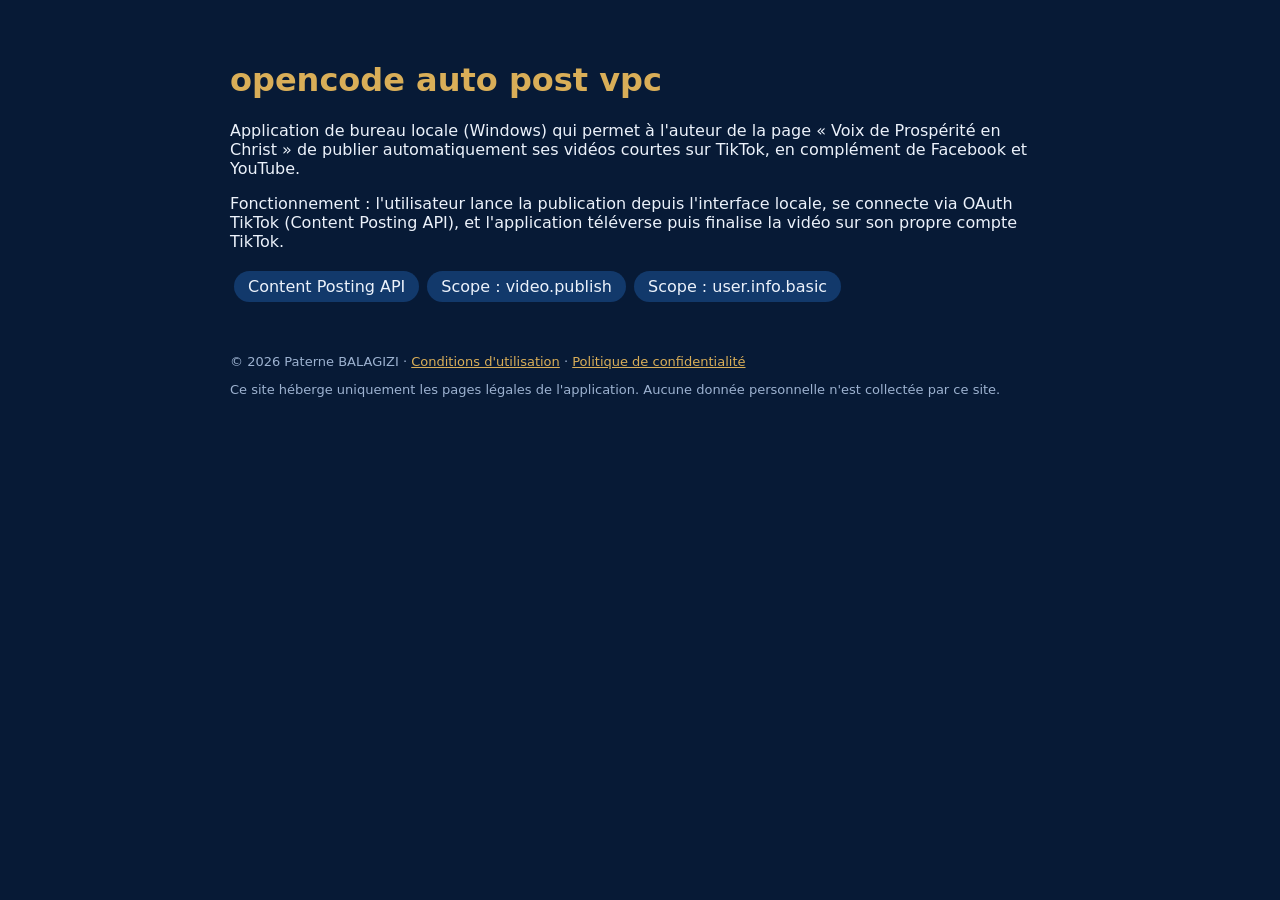
==== index.html @ 3d520976 "Add GitHub Pages : accueil, conditions d'utilisation, politique de confidentialité" ====
<!doctype html>
<html lang="fr"><head><meta charset="utf-8">
<meta name="viewport" content="width=device-width,initial-scale=1">
<title>opencode auto post vpc — Publication automatique TikTok</title>
<style>
body{font-family:Segoe UI,system-ui,sans-serif;margin:0;background:#071a36;color:#ecf2fb}
main{max-width:820px;margin:auto;padding:40px 24px}
h1{color:#d9ae58} a{color:#d9ae58}
.pill{display:inline-block;background:#12396b;padding:6px 14px;border-radius:20px;margin:4px}
footer{margin-top:48px;color:#9db2d0;font-size:13px}
</style>
</head><body><main>
<h1>opencode auto post vpc</h1>
<p>Application de bureau locale (Windows) qui permet à l'auteur de la page « Voix de Prospérité en Christ » de publier automatiquement ses vidéos courtes sur TikTok, en complément de Facebook et YouTube.</p>
<p>Fonctionnement : l'utilisateur lance la publication depuis l'interface locale, se connecte via OAuth TikTok (Content Posting API), et l'application téléverse puis finalise la vidéo sur son propre compte TikTok.</p>
<div><span class="pill">Content Posting API</span><span class="pill">Scope : video.publish</span><span class="pill">Scope : user.info.basic</span></div>
<footer>
<p>© <span id="y">2026</span> Paterne BALAGIZI · <a href="terms.html">Conditions d'utilisation</a> · <a href="privacy.html">Politique de confidentialité</a></p>
<p>Ce site héberge uniquement les pages légales de l'application. Aucune donnée personnelle n'est collectée par ce site.</p>
</footer>
</main><script>document.getElementById('y').textContent=new Date().getFullYear()</script>
</body></html>
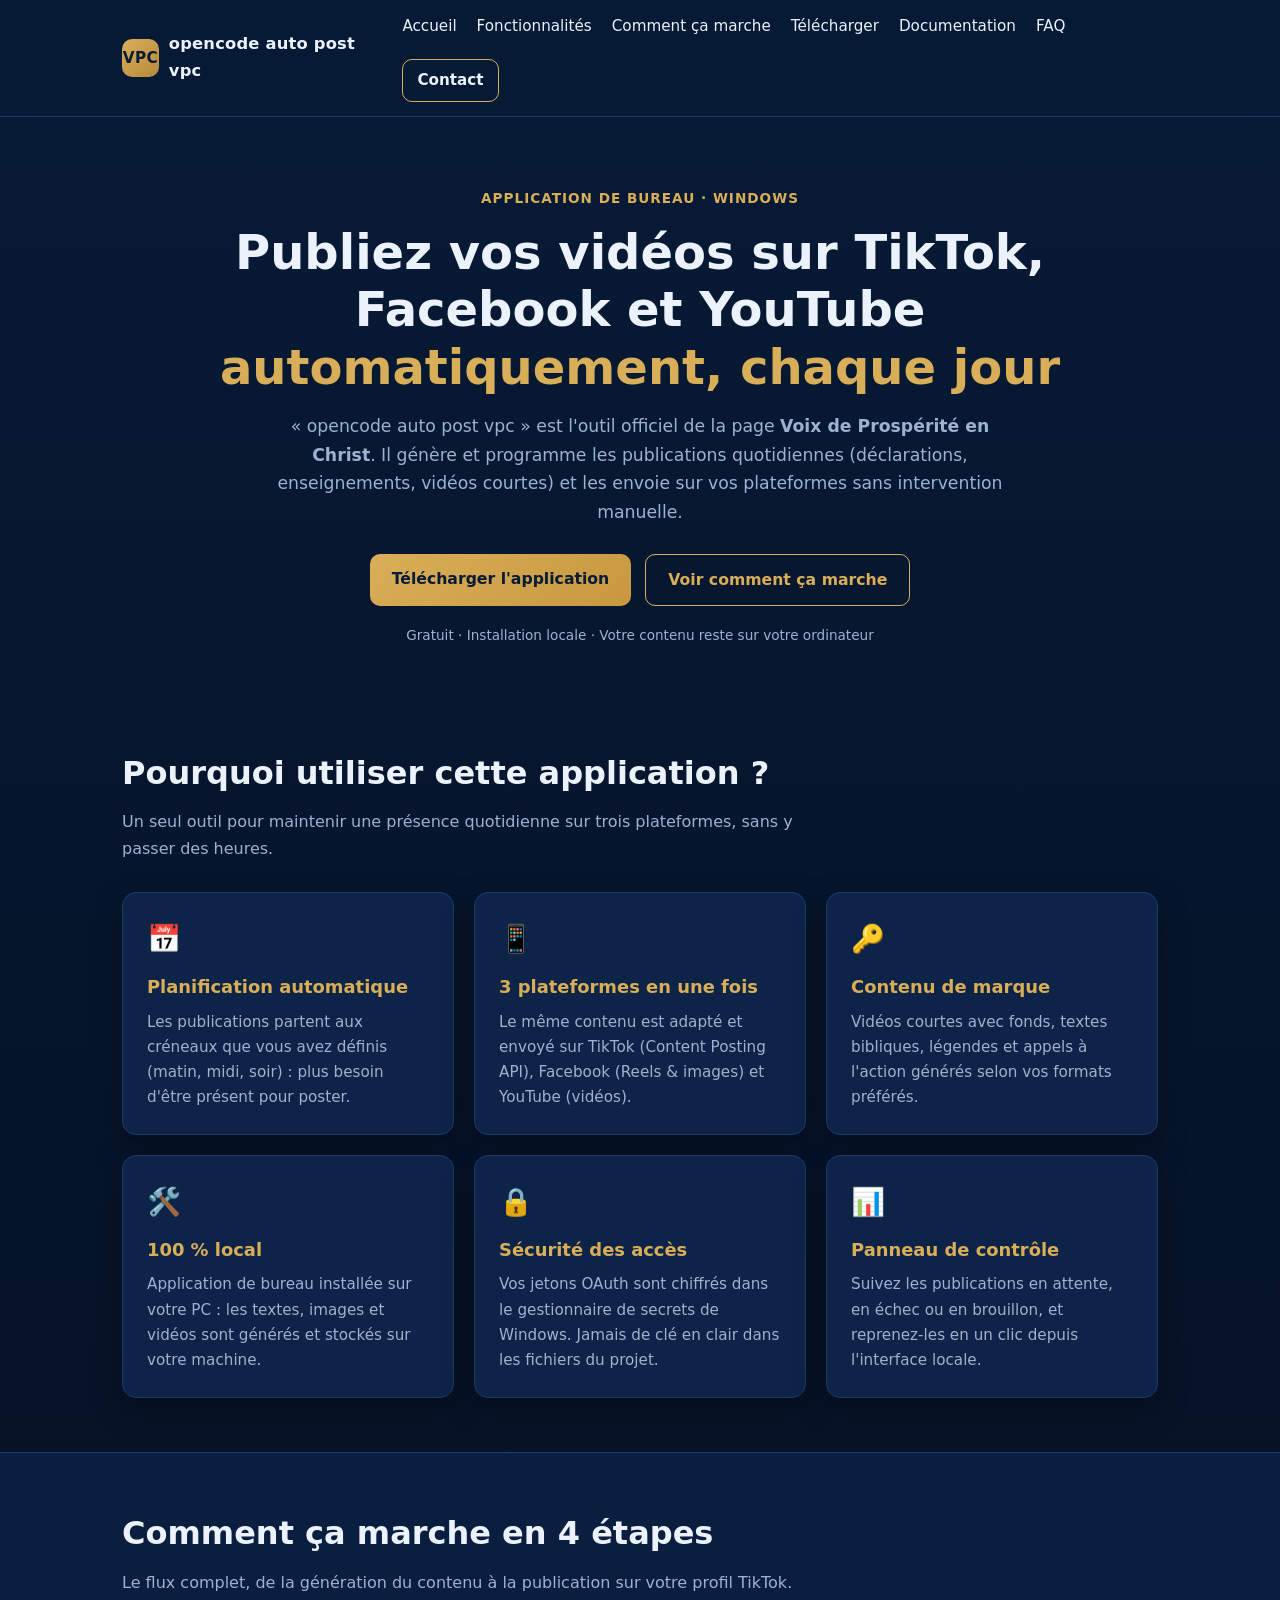
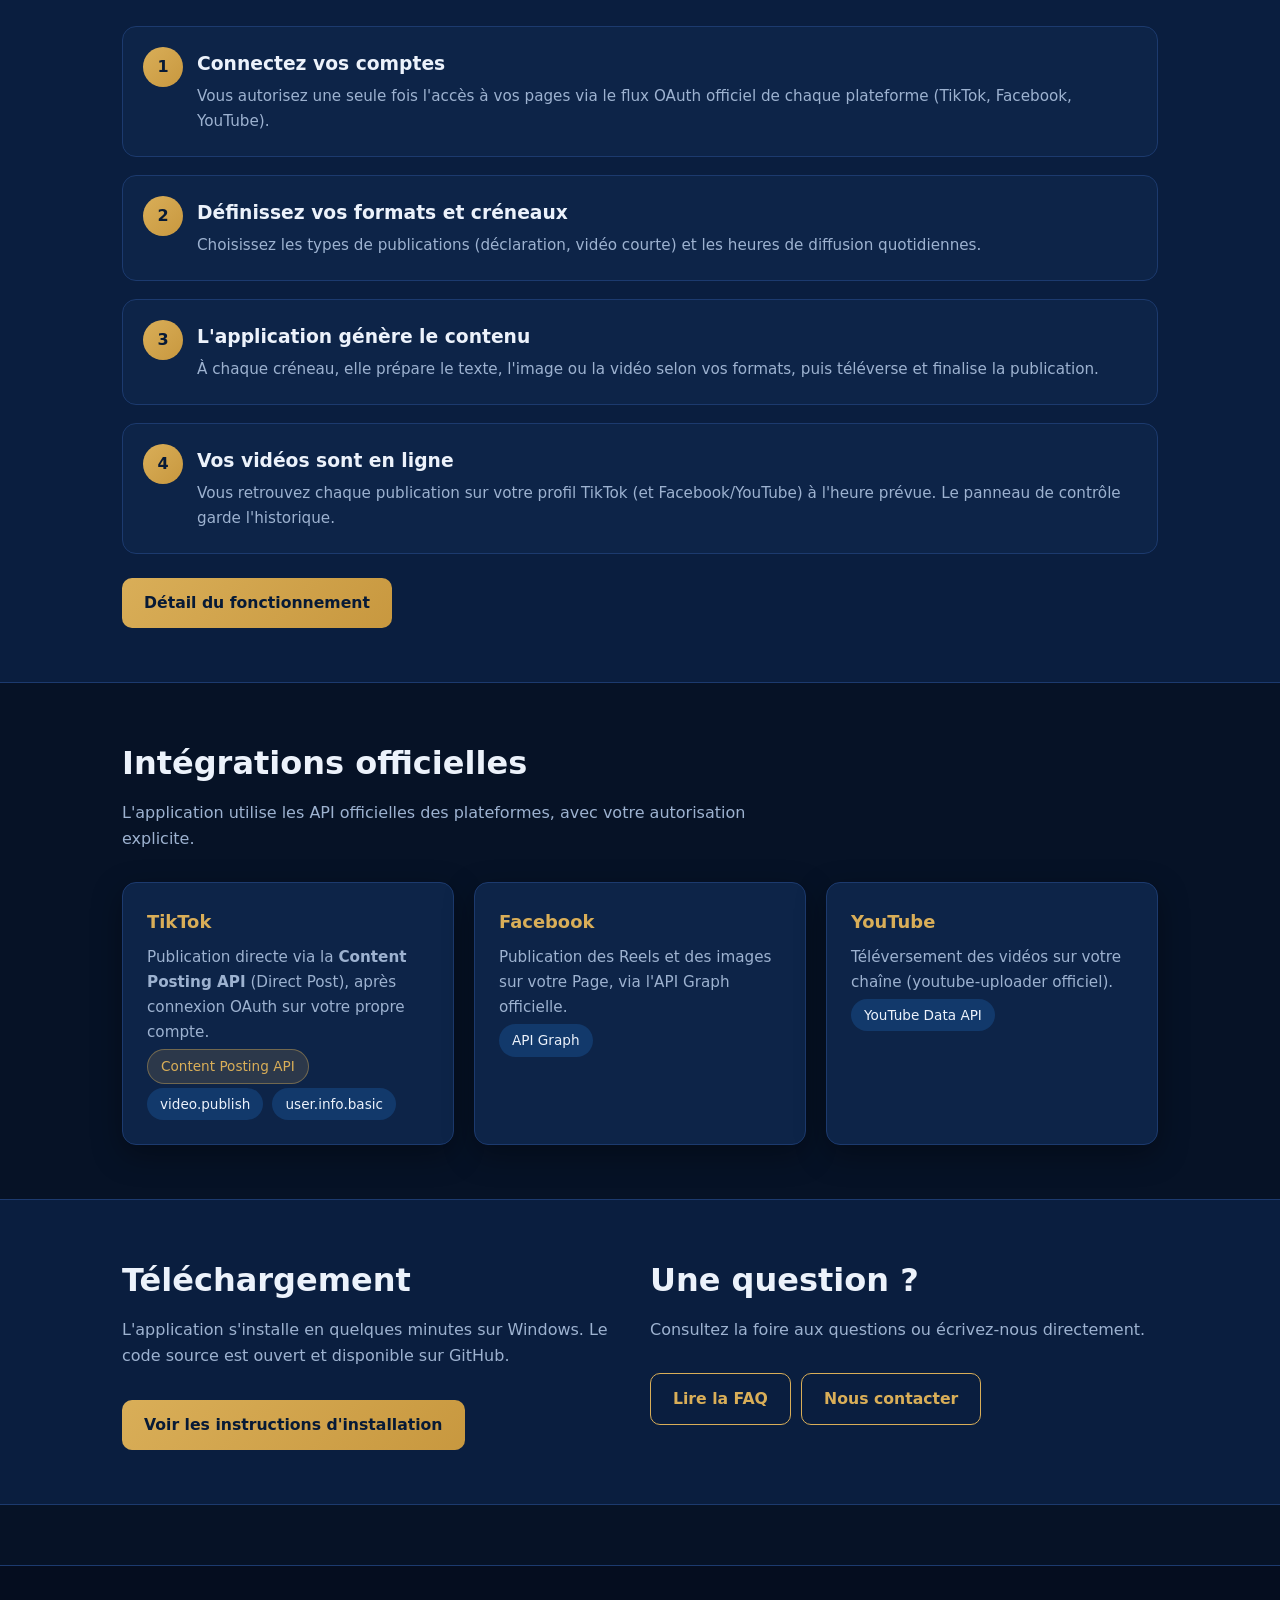
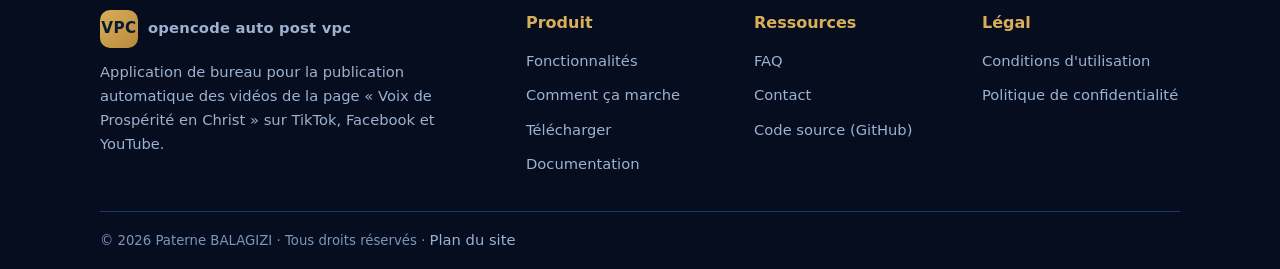
==== commit 125b0256: "site: refonte complete en site multi-pages (accueil, fonctionnalites, fonctionnement, telechargement" ====
--- a/index.html
+++ b/index.html
@@ -1,22 +1,129 @@
 <!doctype html>
-<html lang="fr"><head><meta charset="utf-8">
+<html lang="fr"><head>
+<meta name="tiktok-developers-site-verification" content="DZ1PIiVGt0Oym69juiEFMK20YsOFN1el" />
+<meta charset="utf-8">
 <meta name="viewport" content="width=device-width,initial-scale=1">
-<title>opencode auto post vpc — Publication automatique TikTok</title>
-<style>
-body{font-family:Segoe UI,system-ui,sans-serif;margin:0;background:#071a36;color:#ecf2fb}
-main{max-width:820px;margin:auto;padding:40px 24px}
-h1{color:#d9ae58} a{color:#d9ae58}
-.pill{display:inline-block;background:#12396b;padding:6px 14px;border-radius:20px;margin:4px}
-footer{margin-top:48px;color:#9db2d0;font-size:13px}
-</style>
-</head><body><main>
-<h1>opencode auto post vpc</h1>
-<p>Application de bureau locale (Windows) qui permet à l'auteur de la page « Voix de Prospérité en Christ » de publier automatiquement ses vidéos courtes sur TikTok, en complément de Facebook et YouTube.</p>
-<p>Fonctionnement : l'utilisateur lance la publication depuis l'interface locale, se connecte via OAuth TikTok (Content Posting API), et l'application téléverse puis finalise la vidéo sur son propre compte TikTok.</p>
-<div><span class="pill">Content Posting API</span><span class="pill">Scope : video.publish</span><span class="pill">Scope : user.info.basic</span></div>
-<footer>
-<p>© <span id="y">2026</span> Paterne BALAGIZI · <a href="terms.html">Conditions d'utilisation</a> · <a href="privacy.html">Politique de confidentialité</a></p>
-<p>Ce site héberge uniquement les pages légales de l'application. Aucune donnée personnelle n'est collectée par ce site.</p>
+<title>opencode auto post vpc — Publication automatique de vidéos chrétiennes sur TikTok, Facebook et YouTube</title>
+<meta name="description" content="Application de bureau Windows qui publie automatiquement les vidéos courtes et les déclarations de la page « Voix de Prospérité en Christ » sur TikTok, Facebook et YouTube, selon un planning quotidien.">
+<link rel="icon" type="image/svg+xml" href="assets/favicon.svg">
+<link rel="stylesheet" href="assets/style.css">
+</head><body>
+<header class="site-header"><div class="container nav">
+<a class="brand" href="index.html"><span class="logo">VPC</span> opencode auto post vpc</a>
+<button class="nav-toggle" aria-label="Menu" onclick="document.body.classList.toggle('nav-open')">&#9776;</button>
+<nav class="nav-menu">
+  <a href="index.html">Accueil</a>
+  <a href="features.html">Fonctionnalités</a>
+  <a href="how-it-works.html">Comment ça marche</a>
+  <a href="download.html">Télécharger</a>
+  <a href="docs.html">Documentation</a>
+  <a href="faq.html">FAQ</a>
+  <a href="contact.html" class="btn btn-sm btn-outline">Contact</a>
+</nav>
+</div></header>
+
+<main>
+<section class="hero container">
+  <div class="kicker">Application de bureau · Windows</div>
+  <h1>Publiez vos vidéos sur TikTok, Facebook et YouTube<br><span class="accent">automatiquement, chaque jour</span></h1>
+  <p class="lead">« opencode auto post vpc » est l'outil officiel de la page <strong>Voix de Prospérité en Christ</strong>. Il génère et programme les publications quotidiennes (déclarations, enseignements, vidéos courtes) et les envoie sur vos plateformes sans intervention manuelle.</p>
+  <div class="hero-actions">
+    <a class="btn" href="download.html">Télécharger l'application</a>
+    <a class="btn btn-outline" href="how-it-works.html">Voir comment ça marche</a>
+  </div>
+  <p class="hero-note">Gratuit · Installation locale · Votre contenu reste sur votre ordinateur</p>
+</section>
+
+<section class="section">
+  <div class="container">
+    <h2>Pourquoi utiliser cette application&nbsp;?</h2>
+    <p class="sub">Un seul outil pour maintenir une présence quotidienne sur trois plateformes, sans y passer des heures.</p>
+    <div class="grid grid-3">
+      <div class="card"><div class="icon">&#128197;</div><h3>Planification automatique</h3><p>Les publications partent aux créneaux que vous avez définis (matin, midi, soir) : plus besoin d'être présent pour poster.</p></div>
+      <div class="card"><div class="icon">&#128241;</div><h3>3 plateformes en une fois</h3><p>Le même contenu est adapté et envoyé sur TikTok (Content Posting API), Facebook (Reels &amp; images) et YouTube (vidéos).</p></div>
+      <div class="card"><div class="icon">&#128273;</div><h3>Contenu de marque</h3><p>Vidéos courtes avec fonds, textes bibliques, légendes et appels à l'action générés selon vos formats préférés.</p></div>
+      <div class="card"><div class="icon">&#128736;&#65039;</div><h3>100&nbsp;% local</h3><p>Application de bureau installée sur votre PC : les textes, images et vidéos sont générés et stockés sur votre machine.</p></div>
+      <div class="card"><div class="icon">&#128274;</div><h3>Sécurité des accès</h3><p>Vos jetons OAuth sont chiffrés dans le gestionnaire de secrets de Windows. Jamais de clé en clair dans les fichiers du projet.</p></div>
+      <div class="card"><div class="icon">&#128202;</div><h3>Panneau de contrôle</h3><p>Suivez les publications en attente, en échec ou en brouillon, et reprenez-les en un clic depuis l'interface locale.</p></div>
+    </div>
+  </div>
+</section>
+
+<section class="section section-alt">
+  <div class="container">
+    <h2>Comment ça marche en 4 étapes</h2>
+    <p class="sub">Le flux complet, de la génération du contenu à la publication sur votre profil TikTok.</p>
+    <div class="steps">
+      <div class="step"><h3>Connectez vos comptes</h3><p>Vous autorisez une seule fois l'accès à vos pages via le flux OAuth officiel de chaque plateforme (TikTok, Facebook, YouTube).</p></div>
+      <div class="step"><h3>Définissez vos formats et créneaux</h3><p>Choisissez les types de publications (déclaration, vidéo courte) et les heures de diffusion quotidiennes.</p></div>
+      <div class="step"><h3>L'application génère le contenu</h3><p>À chaque créneau, elle prépare le texte, l'image ou la vidéo selon vos formats, puis téléverse et finalise la publication.</p></div>
+      <div class="step"><h3>Vos vidéos sont en ligne</h3><p>Vous retrouvez chaque publication sur votre profil TikTok (et Facebook/YouTube) à l'heure prévue. Le panneau de contrôle garde l'historique.</p></div>
+    </div>
+    <p style="margin-top:24px"><a class="btn" href="how-it-works.html">Détail du fonctionnement</a></p>
+  </div>
+</section>
+
+<section class="section">
+  <div class="container">
+    <h2>Intégrations officielles</h2>
+    <p class="sub">L'application utilise les API officielles des plateformes, avec votre autorisation explicite.</p>
+    <div class="grid grid-3">
+      <div class="card">
+        <h3>TikTok</h3>
+        <p>Publication directe via la <strong>Content Posting API</strong> (Direct Post), après connexion OAuth sur votre propre compte.</p>
+        <div>
+          <span class="pill gold">Content Posting API</span>
+          <span class="pill">video.publish</span>
+          <span class="pill">user.info.basic</span>
+        </div>
+      </div>
+      <div class="card"><h3>Facebook</h3><p>Publication des Reels et des images sur votre Page, via l'API Graph officielle.</p><span class="pill">API Graph</span></div>
+      <div class="card"><h3>YouTube</h3><p>Téléversement des vidéos sur votre chaîne (youtube-uploader officiel).</p><span class="pill">YouTube Data API</span></div>
+    </div>
+  </div>
+</section>
+
+<section class="section section-alt">
+  <div class="container">
+    <div class="grid grid-2">
+      <div>
+        <h2>Téléchargement</h2>
+        <p class="sub">L'application s'installe en quelques minutes sur Windows. Le code source est ouvert et disponible sur GitHub.</p>
+        <p><a class="btn" href="download.html">Voir les instructions d'installation</a></p>
+      </div>
+      <div>
+        <h2>Une question&nbsp;?</h2>
+        <p class="sub">Consultez la foire aux questions ou écrivez-nous directement.</p>
+        <p><a class="btn btn-outline" href="faq.html">Lire la FAQ</a>&nbsp;&nbsp;<a class="btn btn-outline" href="contact.html">Nous contacter</a></p>
+      </div>
+    </div>
+  </div>
+</section>
+</main>
+
+<footer class="site-footer"><div class="container footer-grid">
+  <div>
+    <a class="brand" href="index.html"><span class="logo">VPC</span> opencode auto post vpc</a>
+    <p class="about" style="margin-top:12px">Application de bureau pour la publication automatique des vidéos de la page « Voix de Prospérité en Christ » sur TikTok, Facebook et YouTube.</p>
+  </div>
+  <div><h4>Produit</h4><ul>
+    <li><a href="features.html">Fonctionnalités</a></li>
+    <li><a href="how-it-works.html">Comment ça marche</a></li>
+    <li><a href="download.html">Télécharger</a></li>
+    <li><a href="docs.html">Documentation</a></li>
+  </ul></div>
+  <div><h4>Ressources</h4><ul>
+    <li><a href="faq.html">FAQ</a></li>
+    <li><a href="contact.html">Contact</a></li>
+    <li><a href="https://github.com/Paterne01/voix-de-prosperite-en-christ" target="_blank" rel="noopener">Code source (GitHub)</a></li>
+  </ul></div>
+  <div><h4>Légal</h4><ul>
+    <li><a href="terms.html">Conditions d'utilisation</a></li>
+    <li><a href="privacy.html">Politique de confidentialité</a></li>
+  </ul></div>
+</div>
+<div class="container copyright">© <span data-year>2026</span> Paterne BALAGIZI · Tous droits réservés · <a href="sitemap.xml">Plan du site</a></div>
 </footer>
-</main><script>document.getElementById('y').textContent=new Date().getFullYear()</script>
-</body></html>+<script src="assets/main.js"></script>
+</body></html>
+
--- a/assets/style.css
+++ b/assets/style.css
@@ -0,0 +1,155 @@
+:root {
+  --bg: #061226;
+  --bg-top: #071a36;
+  --card: #0d2448;
+  --card-soft: #0a1e3f;
+  --line: #1c3a6e;
+  --gold: #d9ae58;
+  --gold-2: #f0c979;
+  --text: #ecf2fb;
+  --muted: #9db2d0;
+  --ok: #4ade80;
+  --warn: #fbbf24;
+  --radius: 14px;
+  --shadow: 0 10px 30px rgba(0, 0, 0, 0.35);
+}
+* { box-sizing: border-box; margin: 0; padding: 0; }
+html { scroll-behavior: smooth; }
+body {
+  font-family: "Segoe UI", system-ui, -apple-system, sans-serif;
+  background: linear-gradient(180deg, var(--bg-top) 0%, var(--bg) 45%);
+  color: var(--text);
+  line-height: 1.65;
+  min-height: 100vh;
+}
+a { color: var(--gold); text-decoration: none; }
+a:hover { color: var(--gold-2); text-decoration: underline; }
+.container { max-width: 1080px; margin: 0 auto; padding: 0 22px; }
+
+/* ── Header ─────────────────────────────── */
+.site-header {
+  position: sticky; top: 0; z-index: 50;
+  background: rgba(7, 26, 54, 0.92);
+  backdrop-filter: blur(8px);
+  border-bottom: 1px solid var(--line);
+}
+.nav { display: flex; align-items: center; justify-content: space-between; gap: 16px; padding-top: 14px; padding-bottom: 14px; }
+.brand { display: flex; align-items: center; gap: 10px; color: var(--text); font-weight: 700; font-size: 1.02rem; letter-spacing: 0.2px; }
+.brand:hover { text-decoration: none; color: var(--gold-2); }
+.logo {
+  display: inline-flex; align-items: center; justify-content: center;
+  width: 38px; height: 38px; border-radius: 10px;
+  background: linear-gradient(135deg, var(--gold), #b78a3c);
+  color: #071a36; font-weight: 800; font-size: 0.95rem; letter-spacing: 0.5px;
+}
+.nav-menu { display: flex; align-items: center; gap: 20px; flex-wrap: wrap; }
+.nav-menu a { color: var(--text); font-size: 0.95rem; }
+.nav-menu a:hover { color: var(--gold); text-decoration: none; }
+.nav-toggle { display: none; background: none; border: 1px solid var(--line); color: var(--gold); border-radius: 8px; padding: 6px 10px; font-size: 1.1rem; cursor: pointer; }
+
+/* ── Hero ──────────────────────────────── */
+.hero { padding: 70px 0 46px; text-align: center; }
+.hero .kicker { color: var(--gold); font-weight: 600; letter-spacing: 1px; text-transform: uppercase; font-size: 0.85rem; }
+.hero h1 { font-size: clamp(1.9rem, 4.5vw, 3rem); margin: 14px 0 16px; line-height: 1.2; }
+.hero h1 .accent { color: var(--gold); }
+.hero p.lead { max-width: 760px; margin: 0 auto 28px; color: var(--muted); font-size: 1.08rem; }
+.hero-actions { display: flex; gap: 14px; justify-content: center; flex-wrap: wrap; }
+.hero-note { margin-top: 18px; color: var(--muted); font-size: 0.85rem; }
+
+/* ── Buttons ───────────────────────────── */
+.btn {
+  display: inline-block; padding: 12px 22px; border-radius: 10px;
+  background: linear-gradient(135deg, var(--gold), #c8983f);
+  color: #071a36; font-weight: 700; font-size: 0.98rem; border: none; cursor: pointer;
+  transition: transform 0.12s ease, box-shadow 0.12s ease;
+}
+.btn:hover { text-decoration: none; transform: translateY(-1px); box-shadow: var(--shadow); color: #071a36; }
+.btn-outline { background: transparent; border: 1px solid var(--gold); color: var(--gold); }
+.btn-outline:hover { background: rgba(217, 174, 88, 0.1); color: var(--gold); box-shadow: none; }
+.btn-sm { padding: 8px 14px; font-size: 0.9rem; }
+.btn-block { width: 100%; text-align: center; }
+
+/* ── Sections & cards ──────────────────── */
+.section { padding: 54px 0; }
+.section-alt { background: var(--card-soft); border-top: 1px solid var(--line); border-bottom: 1px solid var(--line); }
+.section h2 { font-size: clamp(1.5rem, 3vw, 2rem); margin-bottom: 10px; }
+.section .sub { color: var(--muted); max-width: 700px; margin-bottom: 30px; }
+.grid { display: grid; gap: 20px; }
+.grid-3 { grid-template-columns: repeat(3, 1fr); }
+.grid-2 { grid-template-columns: repeat(2, 1fr); }
+.card {
+  background: var(--card); border: 1px solid var(--line); border-radius: var(--radius);
+  padding: 24px; box-shadow: var(--shadow);
+}
+.card h3 { color: var(--gold); margin-bottom: 8px; font-size: 1.12rem; }
+.card p { color: var(--muted); font-size: 0.95rem; }
+.card .icon { font-size: 1.7rem; margin-bottom: 10px; }
+.pill { display: inline-block; background: #12396b; color: var(--text); padding: 5px 13px; border-radius: 20px; margin: 4px 4px 0 0; font-size: 0.85rem; }
+.pill.gold { background: rgba(217, 174, 88, 0.15); color: var(--gold); border: 1px solid rgba(217, 174, 88, 0.4); }
+
+/* ── Steps ─────────────────────────────── */
+.steps { counter-reset: step; display: grid; gap: 18px; }
+.step { position: relative; background: var(--card); border: 1px solid var(--line); border-radius: var(--radius); padding: 22px 22px 22px 74px; }
+.step::before {
+  counter-increment: step; content: counter(step);
+  position: absolute; left: 20px; top: 20px;
+  width: 40px; height: 40px; border-radius: 50%;
+  background: linear-gradient(135deg, var(--gold), #c8983f);
+  color: #071a36; font-weight: 800; display: flex; align-items: center; justify-content: center;
+}
+.step h3 { margin-bottom: 4px; }
+.step p { color: var(--muted); font-size: 0.95rem; }
+
+/* ── FAQ ───────────────────────────────── */
+.faq details { background: var(--card); border: 1px solid var(--line); border-radius: 12px; padding: 16px 20px; margin-bottom: 12px; }
+.faq summary { cursor: pointer; font-weight: 600; color: var(--gold); }
+.faq details p { margin-top: 10px; color: var(--muted); font-size: 0.95rem; }
+
+/* ── Tables / docs ─────────────────────── */
+table { width: 100%; border-collapse: collapse; font-size: 0.95rem; }
+th, td { text-align: left; padding: 10px 12px; border-bottom: 1px solid var(--line); }
+th { color: var(--gold); }
+code {
+  background: #12396b; padding: 2px 7px; border-radius: 6px;
+  font-family: Consolas, "Courier New", monospace; font-size: 0.9em; color: var(--gold-2);
+}
+pre { background: #0a1e3f; border: 1px solid var(--line); border-radius: 10px; padding: 16px; overflow-x: auto; font-size: 0.9rem; }
+pre code { background: none; padding: 0; color: var(--text); }
+
+/* ── Page header (inner pages) ─────────── */
+.page-head { padding: 48px 0 20px; }
+.page-head h1 { font-size: clamp(1.7rem, 3.5vw, 2.4rem); margin-bottom: 8px; }
+.page-head .sub { color: var(--muted); max-width: 720px; }
+.prose { max-width: 820px; }
+.prose h2 { color: var(--gold); margin: 30px 0 10px; font-size: 1.25rem; }
+.prose h3 { color: var(--gold-2); margin: 22px 0 8px; }
+.prose p, .prose li { color: var(--muted); margin-bottom: 12px; }
+.prose ul, .prose ol { padding-left: 22px; margin-bottom: 14px; }
+
+/* ── Footer ────────────────────────────── */
+.site-footer { margin-top: 60px; border-top: 1px solid var(--line); background: #050d1f; }
+.footer-grid { display: grid; grid-template-columns: 2fr 1fr 1fr 1fr; gap: 30px; padding: 44px 0 26px; }
+.site-footer h4 { color: var(--gold); margin-bottom: 12px; font-size: 1rem; }
+.site-footer ul { list-style: none; }
+.site-footer li { margin-bottom: 8px; }
+.site-footer a { color: var(--muted); font-size: 0.92rem; }
+.site-footer a:hover { color: var(--gold); text-decoration: none; }
+.site-footer .about { color: var(--muted); font-size: 0.92rem; }
+.copyright { border-top: 1px solid var(--line); padding: 16px 0; color: #7f95b8; font-size: 0.83rem; }
+
+/* ── Responsive ────────────────────────── */
+@media (max-width: 900px) {
+  .grid-3 { grid-template-columns: repeat(2, 1fr); }
+  .footer-grid { grid-template-columns: 1fr 1fr; }
+}
+@media (max-width: 640px) {
+  .grid-3, .grid-2 { grid-template-columns: 1fr; }
+  .footer-grid { grid-template-columns: 1fr; gap: 22px; }
+  .nav-toggle { display: block; }
+  .nav-menu {
+    display: none; flex-direction: column; align-items: flex-start;
+    width: 100%; padding: 10px 0 14px; gap: 12px;
+  }
+  body.nav-open .nav-menu { display: flex; }
+  .nav { flex-wrap: wrap; }
+}
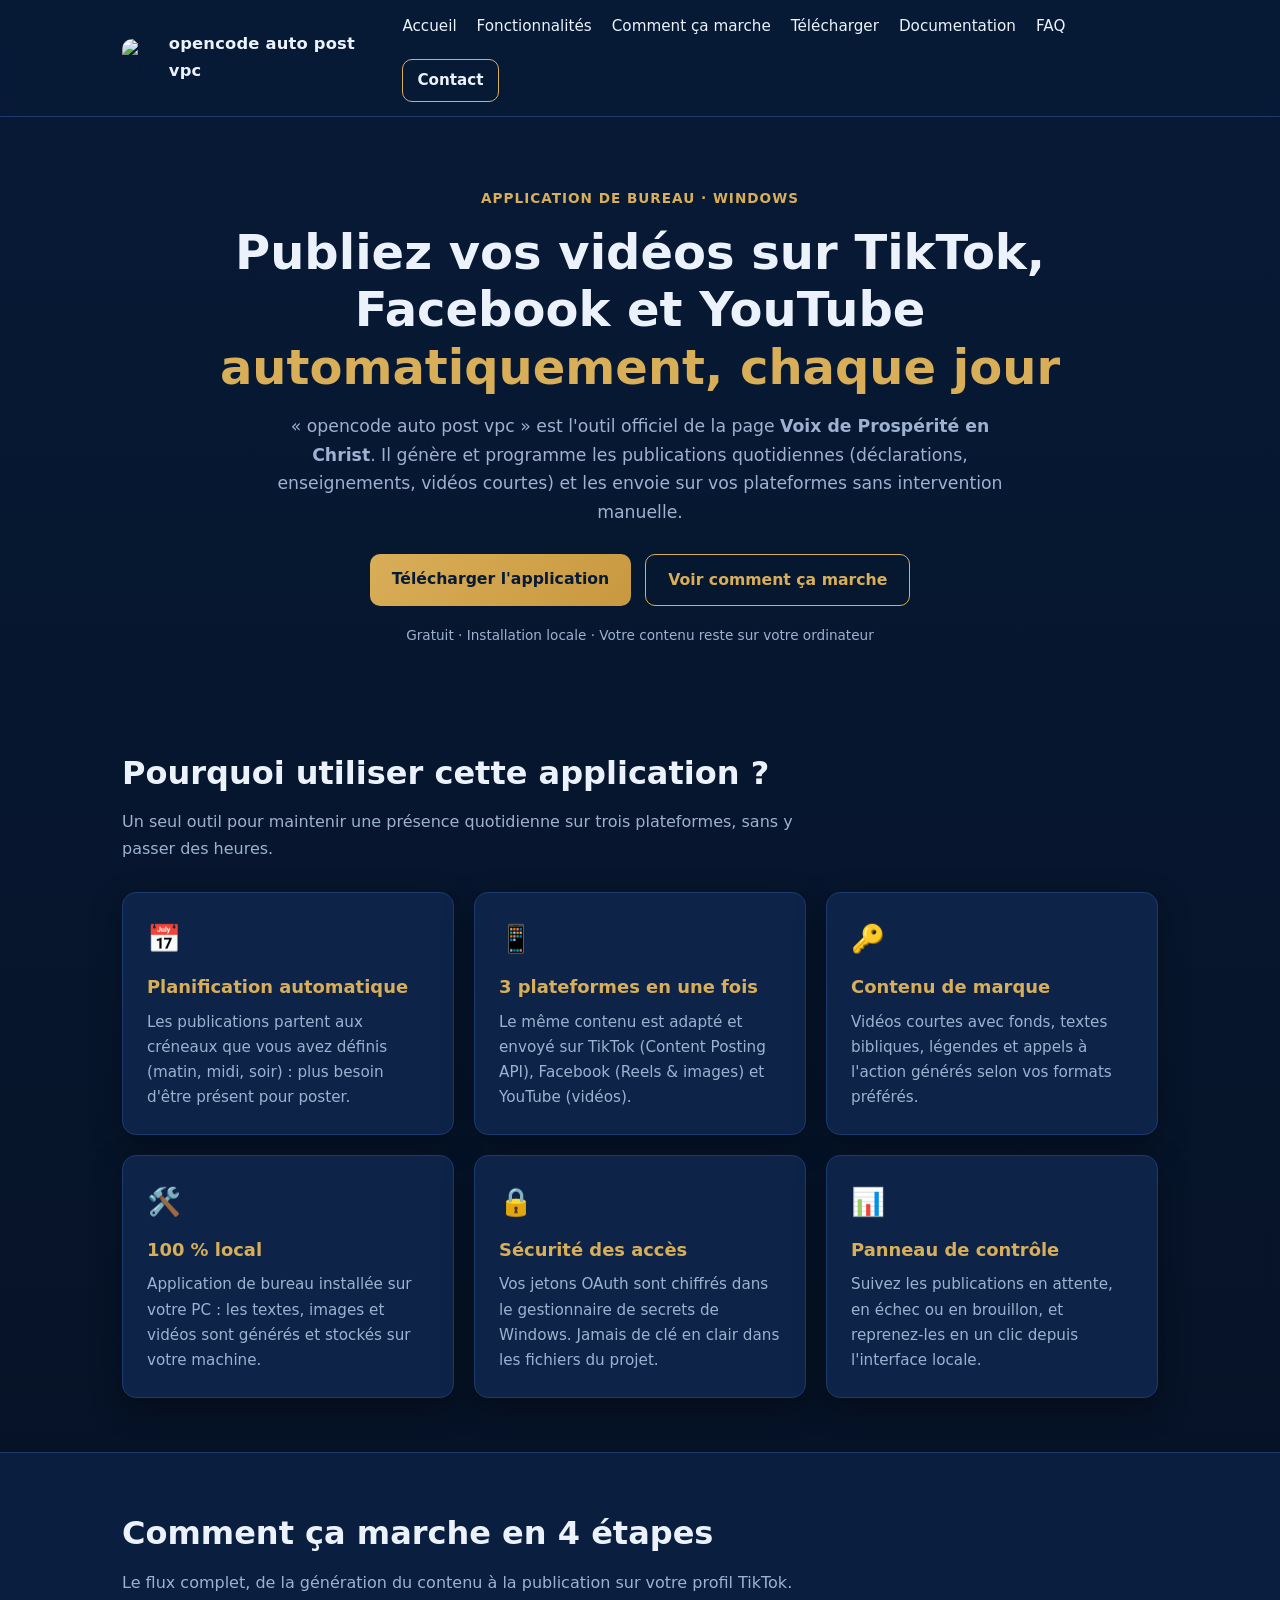
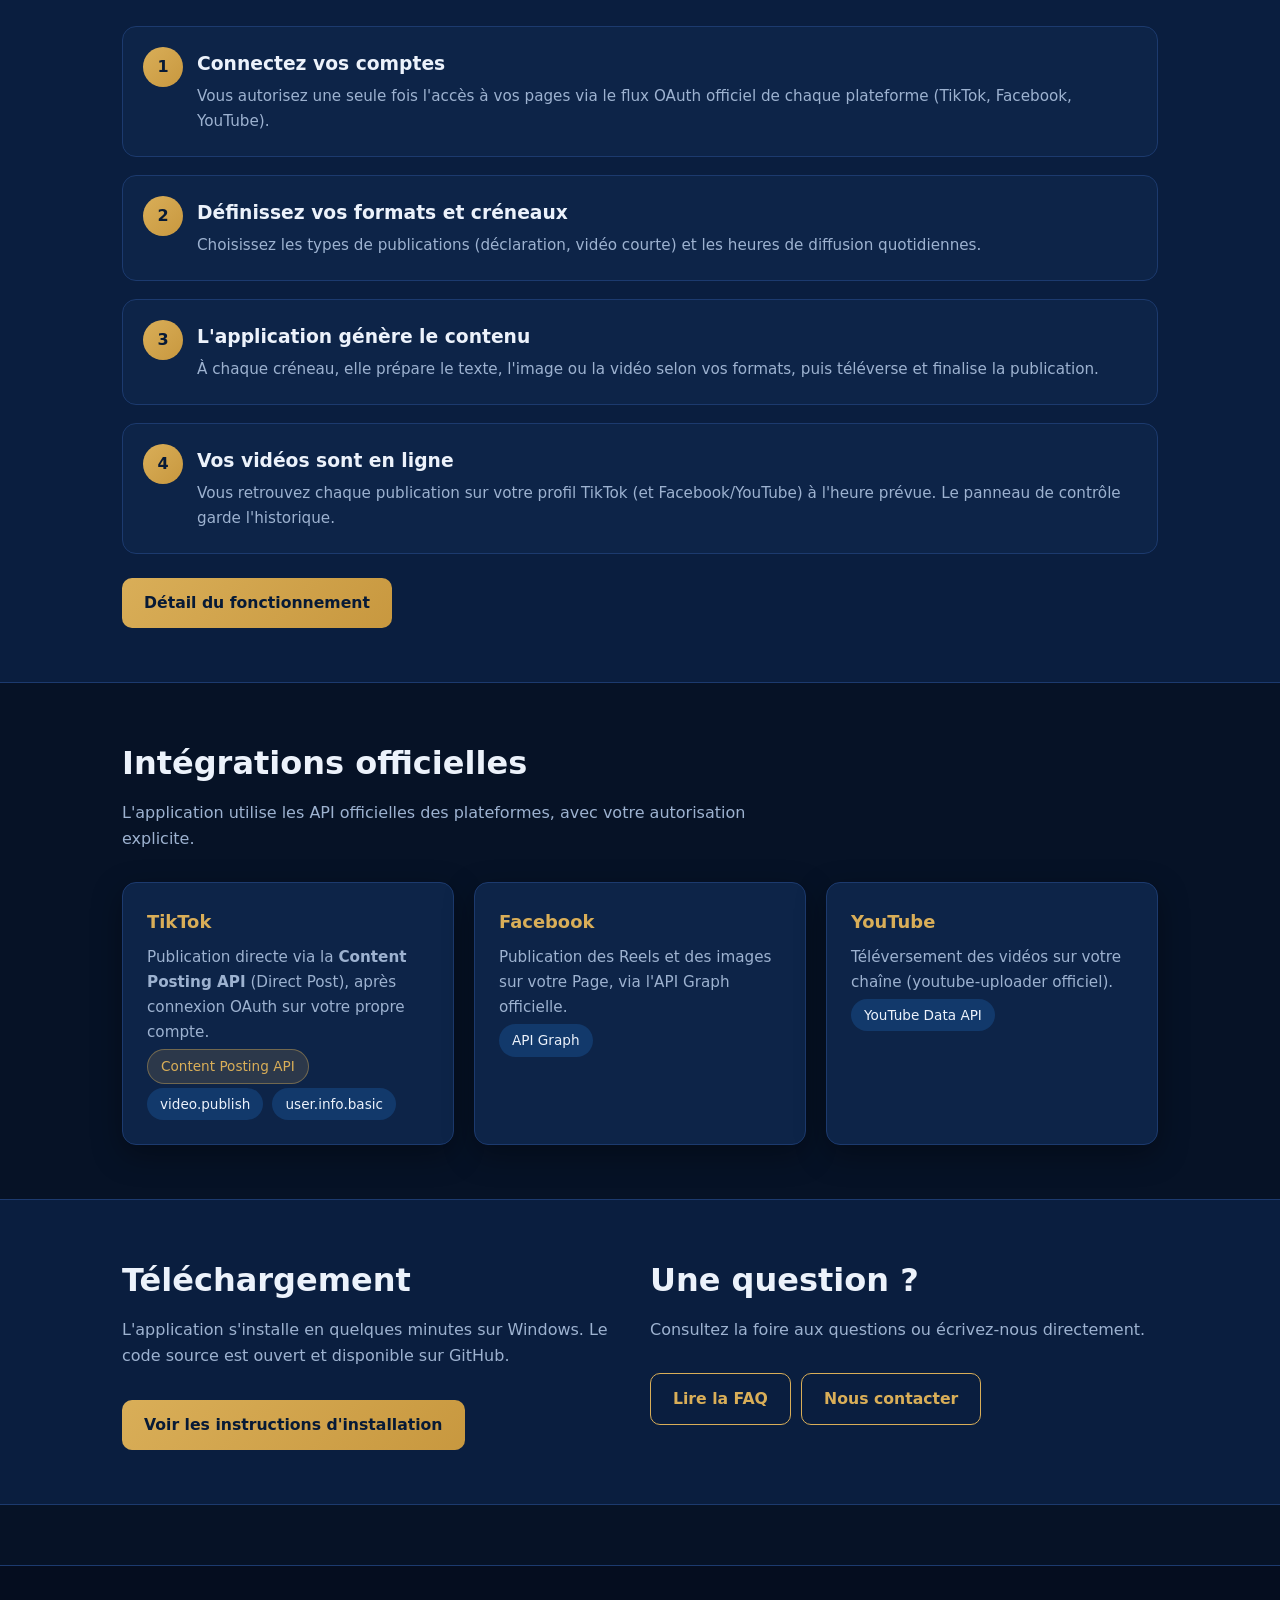
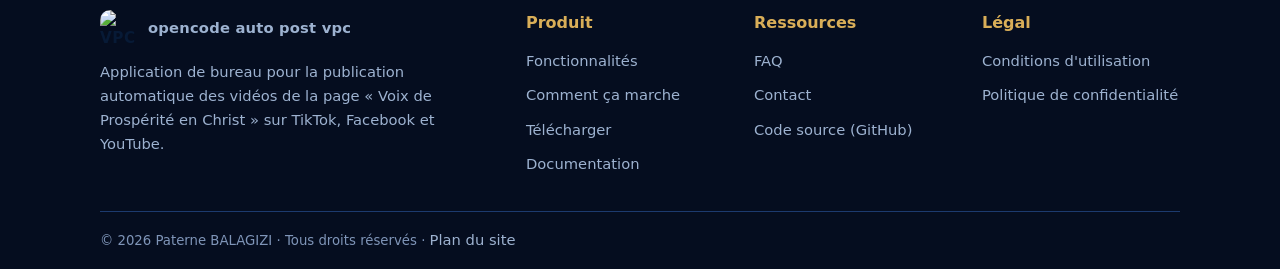
==== commit 9a4ec993: "Replacer le favicon et le logo par l'icone officielle navy+or (identique a l'app TikTok)" ====
--- a/index.html
+++ b/index.html
@@ -5,11 +5,11 @@
 <meta name="viewport" content="width=device-width,initial-scale=1">
 <title>opencode auto post vpc — Publication automatique de vidéos chrétiennes sur TikTok, Facebook et YouTube</title>
 <meta name="description" content="Application de bureau Windows qui publie automatiquement les vidéos courtes et les déclarations de la page « Voix de Prospérité en Christ » sur TikTok, Facebook et YouTube, selon un planning quotidien.">
-<link rel="icon" type="image/svg+xml" href="assets/favicon.svg">
+<link rel="icon" type="image/png" href="assets/favicon.png">
 <link rel="stylesheet" href="assets/style.css">
 </head><body>
 <header class="site-header"><div class="container nav">
-<a class="brand" href="index.html"><span class="logo">VPC</span> opencode auto post vpc</a>
+<a class="brand" href="index.html"><img class="logo" src="assets/app-icon.png" alt="VPC" width="38" height="38"> opencode auto post vpc</a>
 <button class="nav-toggle" aria-label="Menu" onclick="document.body.classList.toggle('nav-open')">&#9776;</button>
 <nav class="nav-menu">
   <a href="index.html">Accueil</a>
@@ -103,7 +103,7 @@
 
 <footer class="site-footer"><div class="container footer-grid">
   <div>
-    <a class="brand" href="index.html"><span class="logo">VPC</span> opencode auto post vpc</a>
+    <a class="brand" href="index.html"><img class="logo" src="assets/app-icon.png" alt="VPC" width="38" height="38"> opencode auto post vpc</a>
     <p class="about" style="margin-top:12px">Application de bureau pour la publication automatique des vidéos de la page « Voix de Prospérité en Christ » sur TikTok, Facebook et YouTube.</p>
   </div>
   <div><h4>Produit</h4><ul>
@@ -125,5 +125,4 @@
 <div class="container copyright">© <span data-year>2026</span> Paterne BALAGIZI · Tous droits réservés · <a href="sitemap.xml">Plan du site</a></div>
 </footer>
 <script src="assets/main.js"></script>
-</body></html>
-
+</body></html>
--- a/assets/style.css
+++ b/assets/style.css
@@ -39,8 +39,9 @@
 .logo {
   display: inline-flex; align-items: center; justify-content: center;
   width: 38px; height: 38px; border-radius: 10px;
-  background: linear-gradient(135deg, var(--gold), #b78a3c);
-  color: #071a36; font-weight: 800; font-size: 0.95rem; letter-spacing: 0.5px;
+  background: transparent; color: #071a36;
+  font-weight: 800; font-size: 0.95rem; letter-spacing: 0.5px;
+  object-fit: cover;
 }
 .nav-menu { display: flex; align-items: center; gap: 20px; flex-wrap: wrap; }
 .nav-menu a { color: var(--text); font-size: 0.95rem; }
@@ -152,4 +153,4 @@
   }
   body.nav-open .nav-menu { display: flex; }
   .nav { flex-wrap: wrap; }
-}
+}
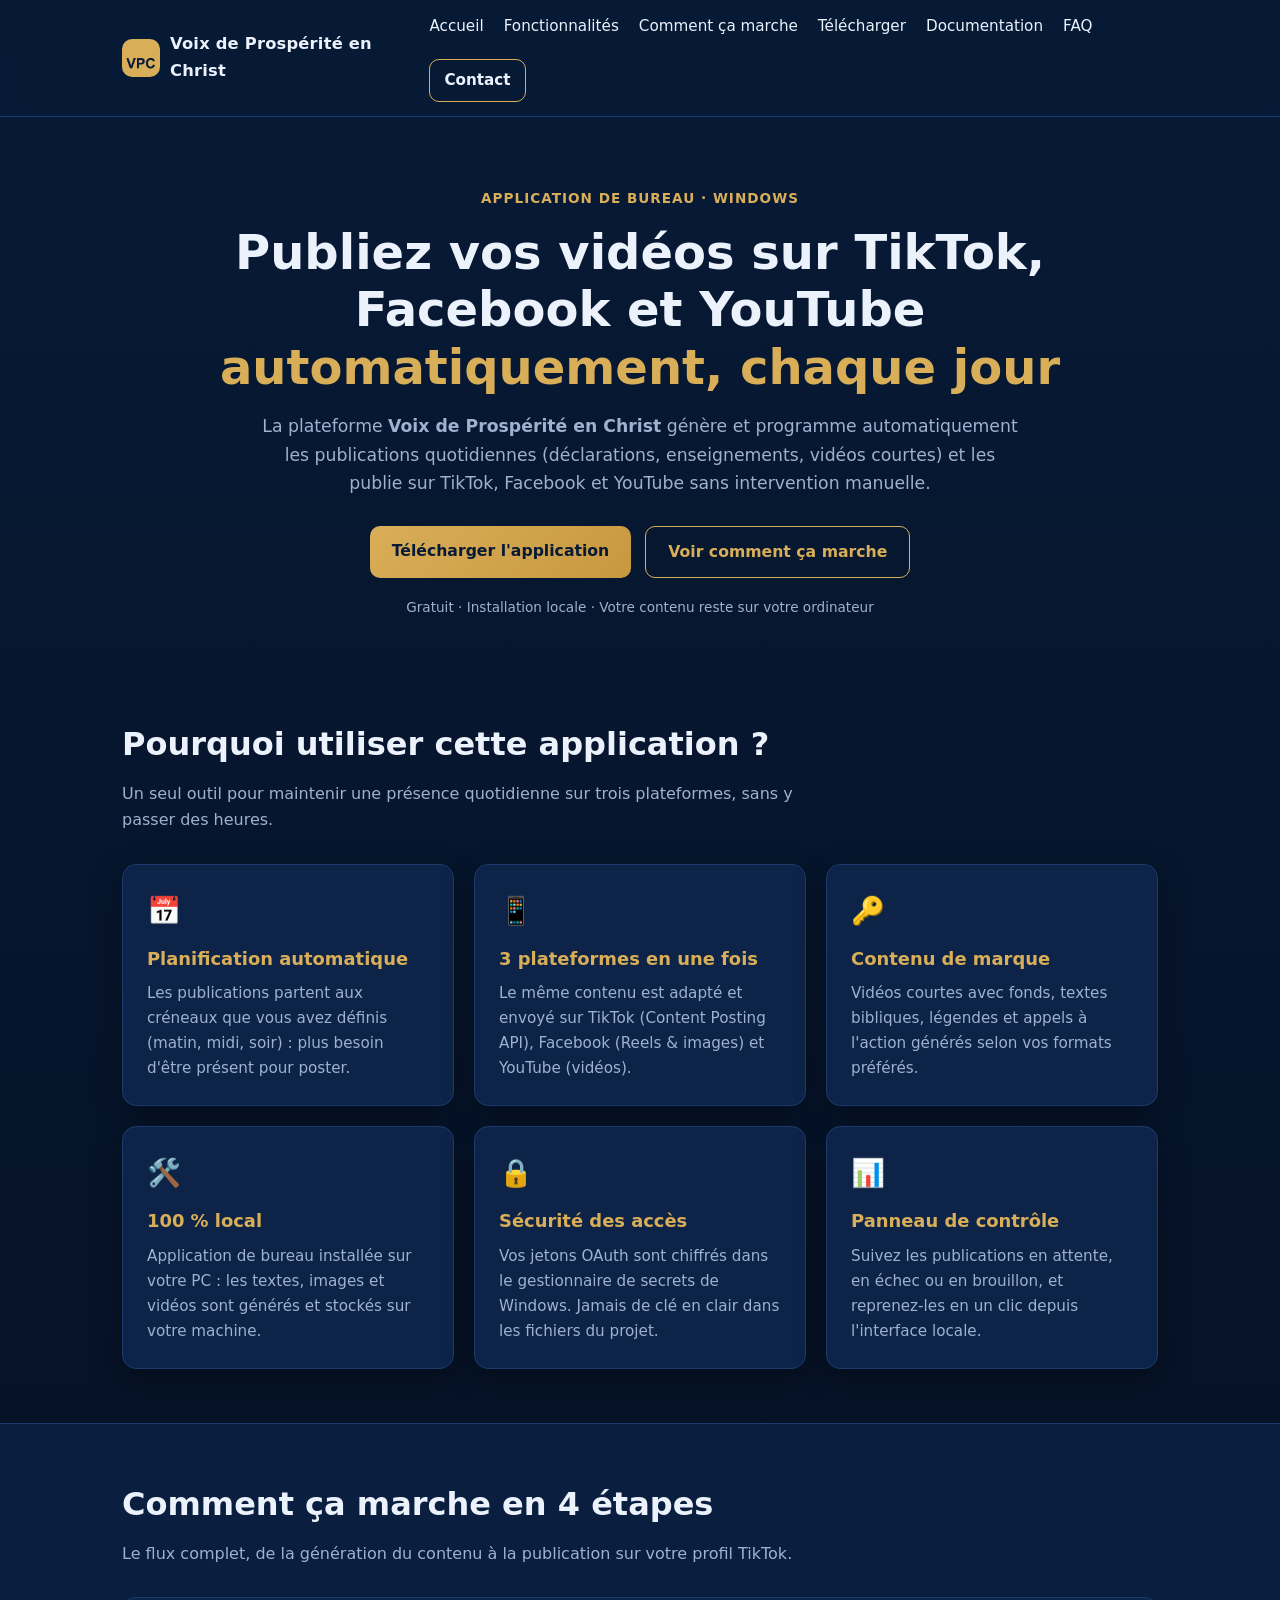
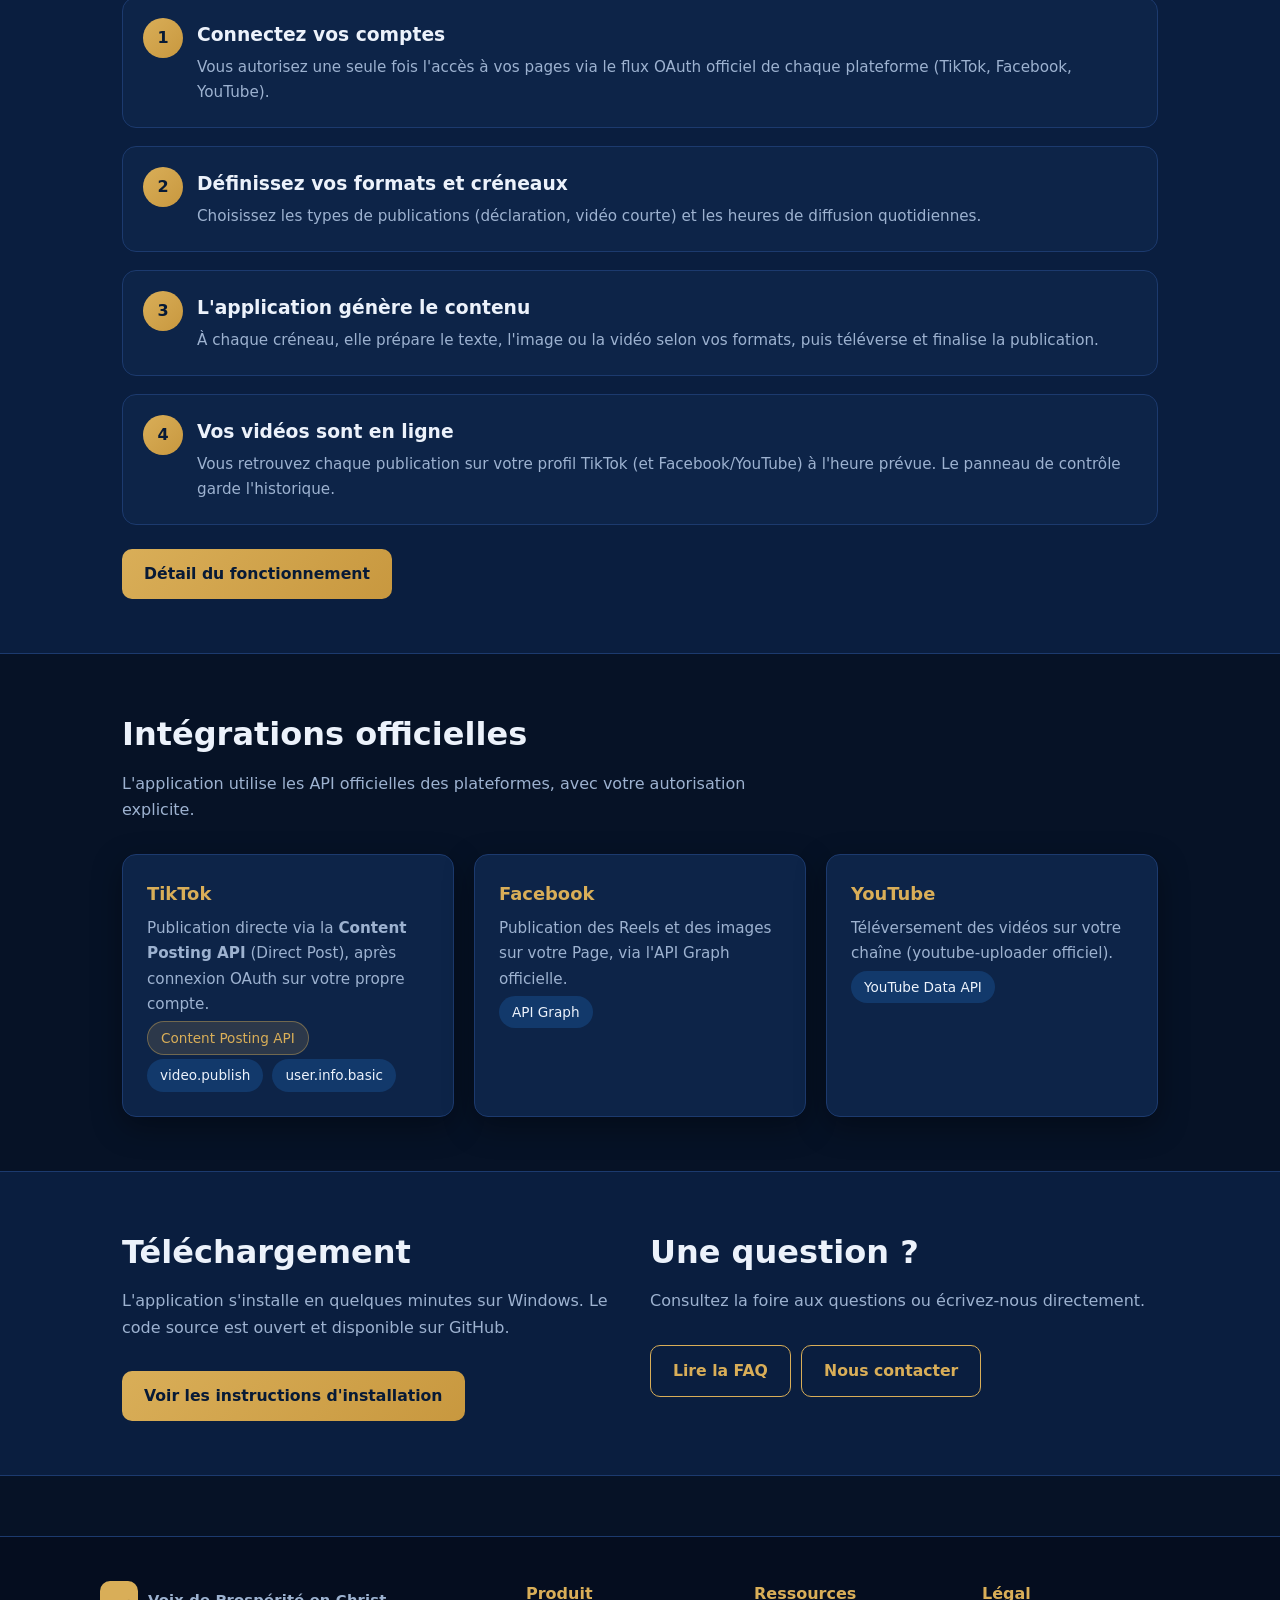
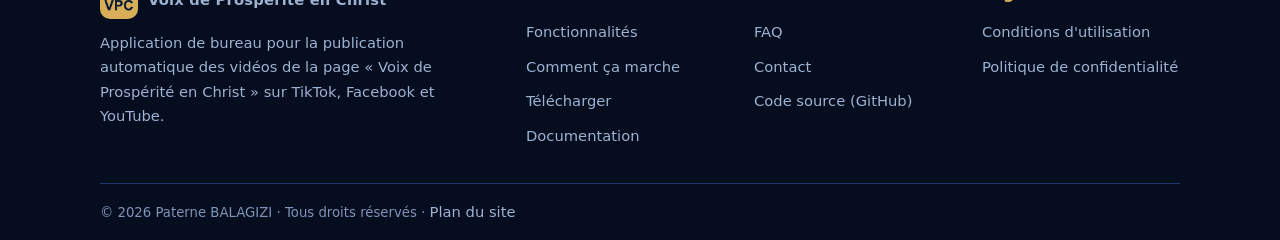
==== commit c5e7c04a: "rebrand: rename site opencode auto post vpc -> Voix de Prospérité en Christ - All HTML titles, heade" ====
--- a/index.html
+++ b/index.html
@@ -1,15 +1,15 @@
-<!doctype html>
+﻿<!doctype html>
 <html lang="fr"><head>
 <meta name="tiktok-developers-site-verification" content="DZ1PIiVGt0Oym69juiEFMK20YsOFN1el" />
 <meta charset="utf-8">
 <meta name="viewport" content="width=device-width,initial-scale=1">
-<title>opencode auto post vpc — Publication automatique de vidéos chrétiennes sur TikTok, Facebook et YouTube</title>
+<title>Voix de Prospérité en Christ — Publication automatique de vidéos chrétiennes sur TikTok, Facebook et YouTube</title>
 <meta name="description" content="Application de bureau Windows qui publie automatiquement les vidéos courtes et les déclarations de la page « Voix de Prospérité en Christ » sur TikTok, Facebook et YouTube, selon un planning quotidien.">
 <link rel="icon" type="image/png" href="assets/favicon.png">
 <link rel="stylesheet" href="assets/style.css">
 </head><body>
 <header class="site-header"><div class="container nav">
-<a class="brand" href="index.html"><img class="logo" src="assets/app-icon.png" alt="VPC" width="38" height="38"> opencode auto post vpc</a>
+<a class="brand" href="index.html"><img class="logo" src="assets/app-icon.png" alt="VPC" width="38" height="38"> Voix de Prospérité en Christ</a>
 <button class="nav-toggle" aria-label="Menu" onclick="document.body.classList.toggle('nav-open')">&#9776;</button>
 <nav class="nav-menu">
   <a href="index.html">Accueil</a>
@@ -26,7 +26,7 @@
 <section class="hero container">
   <div class="kicker">Application de bureau · Windows</div>
   <h1>Publiez vos vidéos sur TikTok, Facebook et YouTube<br><span class="accent">automatiquement, chaque jour</span></h1>
-  <p class="lead">« opencode auto post vpc » est l'outil officiel de la page <strong>Voix de Prospérité en Christ</strong>. Il génère et programme les publications quotidiennes (déclarations, enseignements, vidéos courtes) et les envoie sur vos plateformes sans intervention manuelle.</p>
+  <p class="lead">La plateforme <strong>Voix de Prospérité en Christ</strong> génère et programme automatiquement les publications quotidiennes (déclarations, enseignements, vidéos courtes) et les publie sur TikTok, Facebook et YouTube sans intervention manuelle.</p>
   <div class="hero-actions">
     <a class="btn" href="download.html">Télécharger l'application</a>
     <a class="btn btn-outline" href="how-it-works.html">Voir comment ça marche</a>
@@ -103,7 +103,7 @@
 
 <footer class="site-footer"><div class="container footer-grid">
   <div>
-    <a class="brand" href="index.html"><img class="logo" src="assets/app-icon.png" alt="VPC" width="38" height="38"> opencode auto post vpc</a>
+    <a class="brand" href="index.html"><img class="logo" src="assets/app-icon.png" alt="VPC" width="38" height="38"> Voix de Prospérité en Christ</a>
     <p class="about" style="margin-top:12px">Application de bureau pour la publication automatique des vidéos de la page « Voix de Prospérité en Christ » sur TikTok, Facebook et YouTube.</p>
   </div>
   <div><h4>Produit</h4><ul>
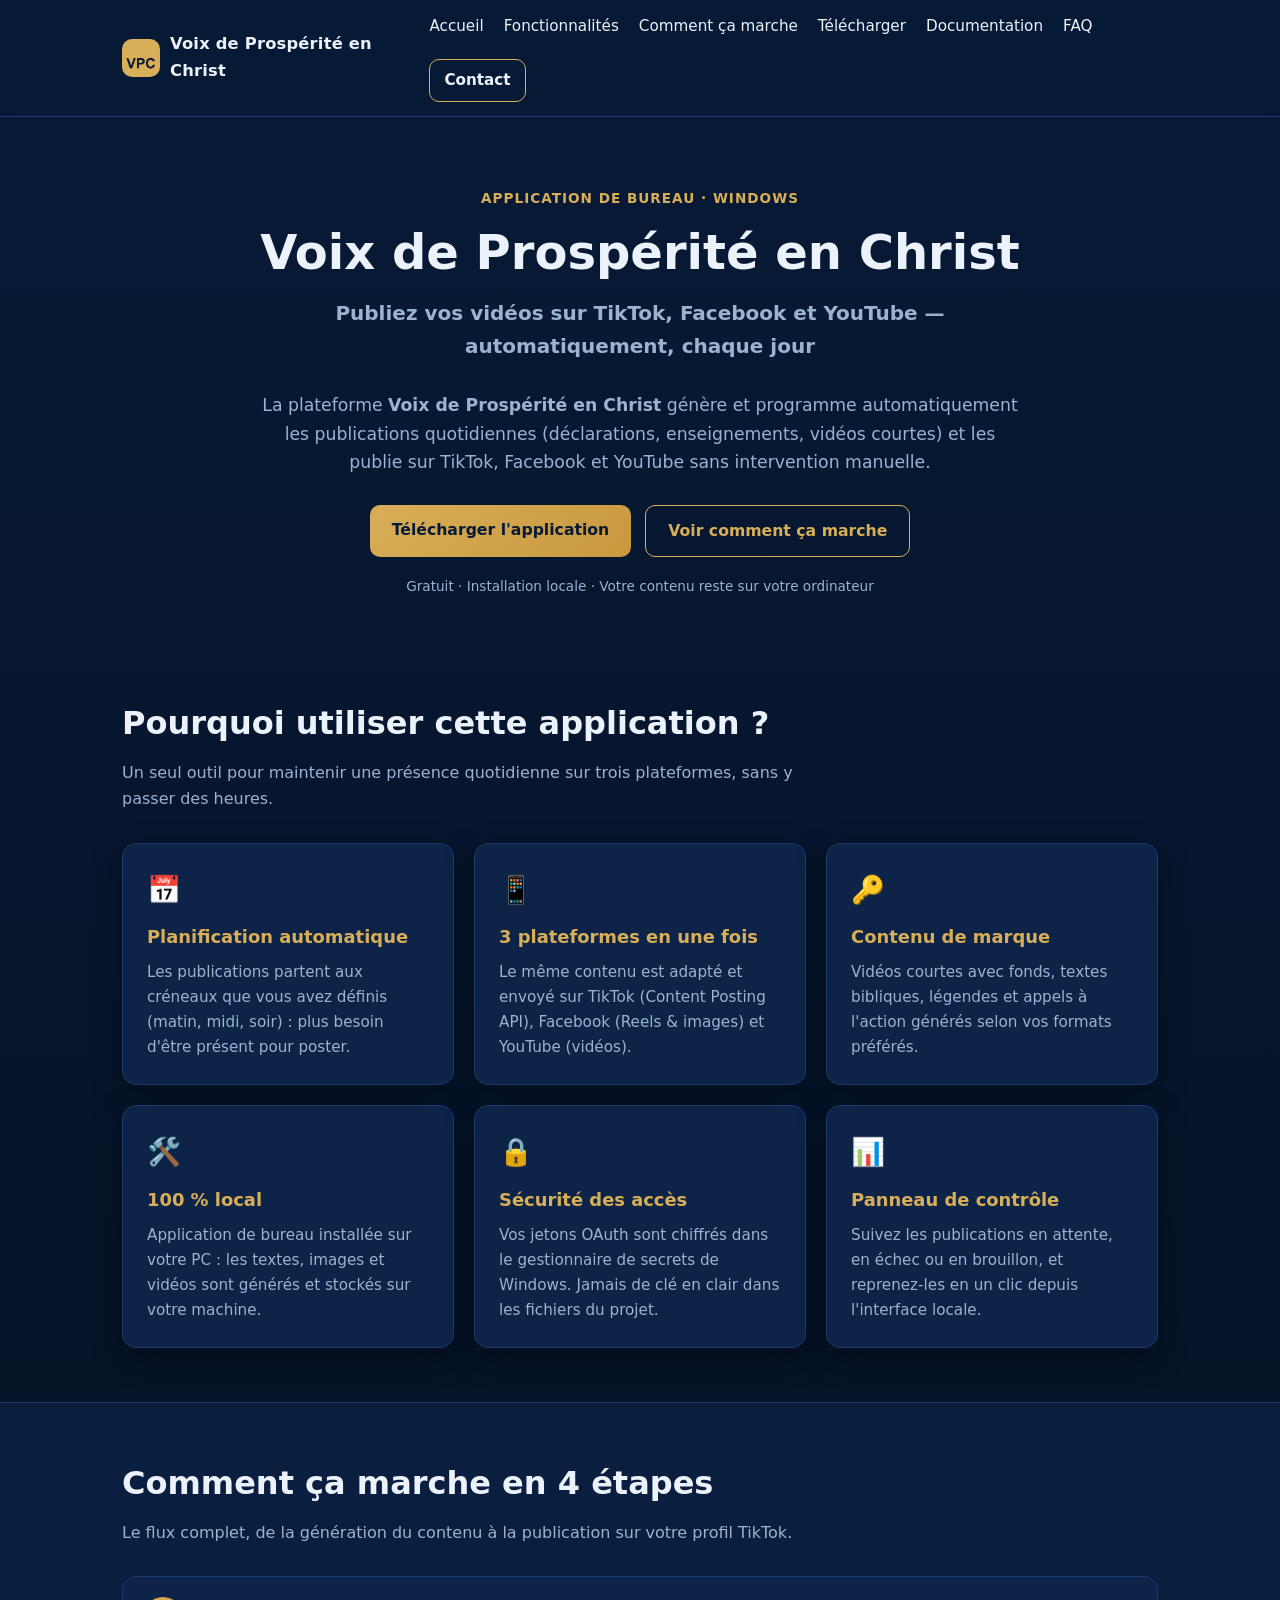
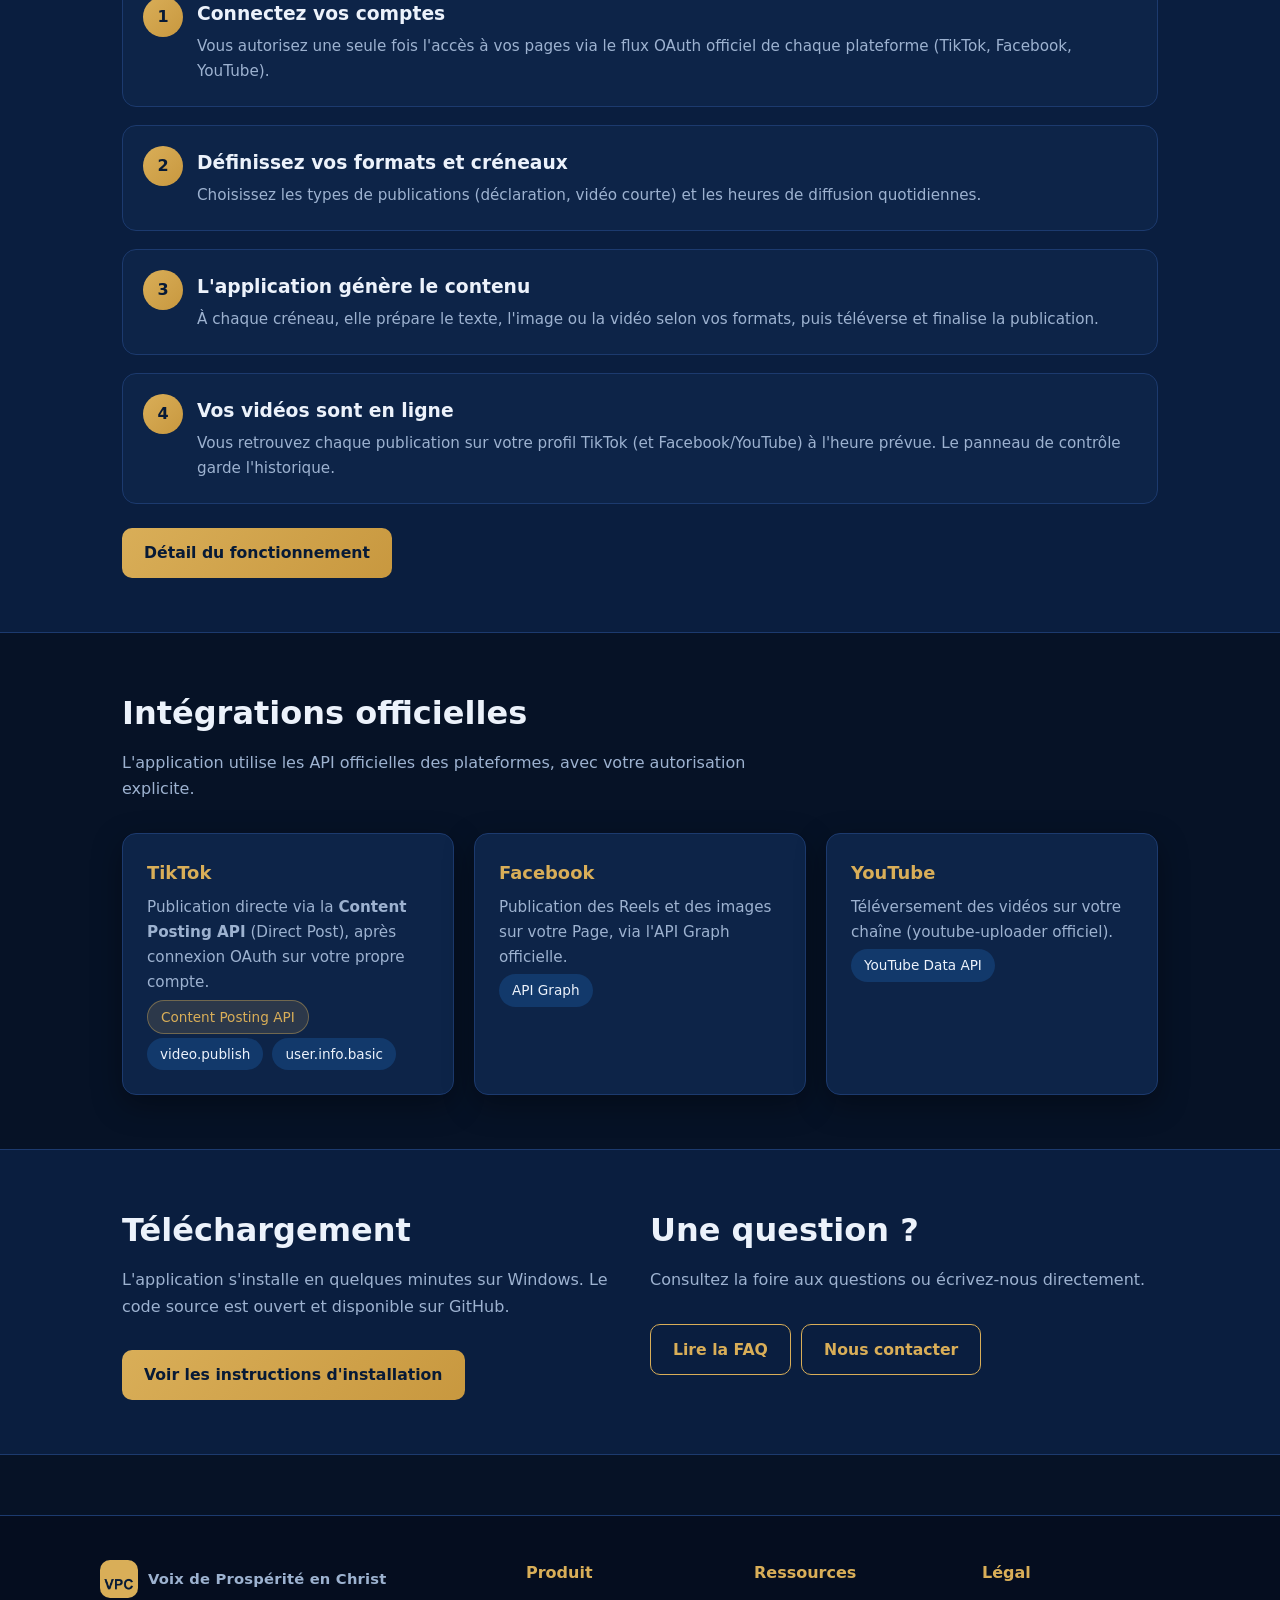
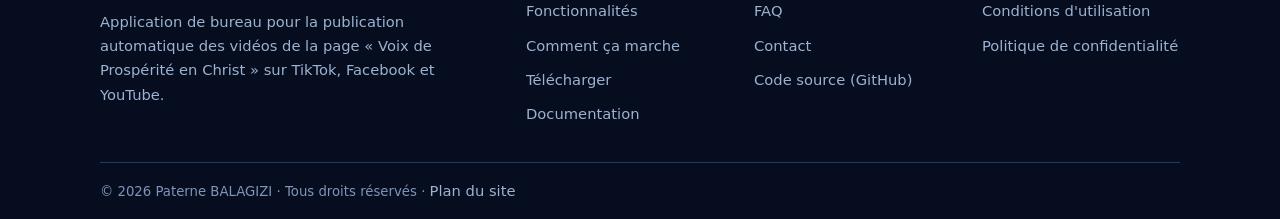
==== commit aeec9a7c: "fix: website title must exactly match TikTok app name - index.html <title> now exactly Voix de Prosp" ====
--- a/index.html
+++ b/index.html
@@ -3,7 +3,7 @@
 <meta name="tiktok-developers-site-verification" content="DZ1PIiVGt0Oym69juiEFMK20YsOFN1el" />
 <meta charset="utf-8">
 <meta name="viewport" content="width=device-width,initial-scale=1">
-<title>Voix de Prospérité en Christ — Publication automatique de vidéos chrétiennes sur TikTok, Facebook et YouTube</title>
+<title>Voix de Prospérité en Christ</title>
 <meta name="description" content="Application de bureau Windows qui publie automatiquement les vidéos courtes et les déclarations de la page « Voix de Prospérité en Christ » sur TikTok, Facebook et YouTube, selon un planning quotidien.">
 <link rel="icon" type="image/png" href="assets/favicon.png">
 <link rel="stylesheet" href="assets/style.css">
@@ -25,7 +25,8 @@
 <main>
 <section class="hero container">
   <div class="kicker">Application de bureau · Windows</div>
-  <h1>Publiez vos vidéos sur TikTok, Facebook et YouTube<br><span class="accent">automatiquement, chaque jour</span></h1>
+  <h1>Voix de Prospérité en Christ</h1>
+  <p class="lead" style="font-size:1.25rem;font-weight:600;margin-top:8px">Publiez vos vidéos sur TikTok, Facebook et YouTube — automatiquement, chaque jour</p>
   <p class="lead">La plateforme <strong>Voix de Prospérité en Christ</strong> génère et programme automatiquement les publications quotidiennes (déclarations, enseignements, vidéos courtes) et les publie sur TikTok, Facebook et YouTube sans intervention manuelle.</p>
   <div class="hero-actions">
     <a class="btn" href="download.html">Télécharger l'application</a>
